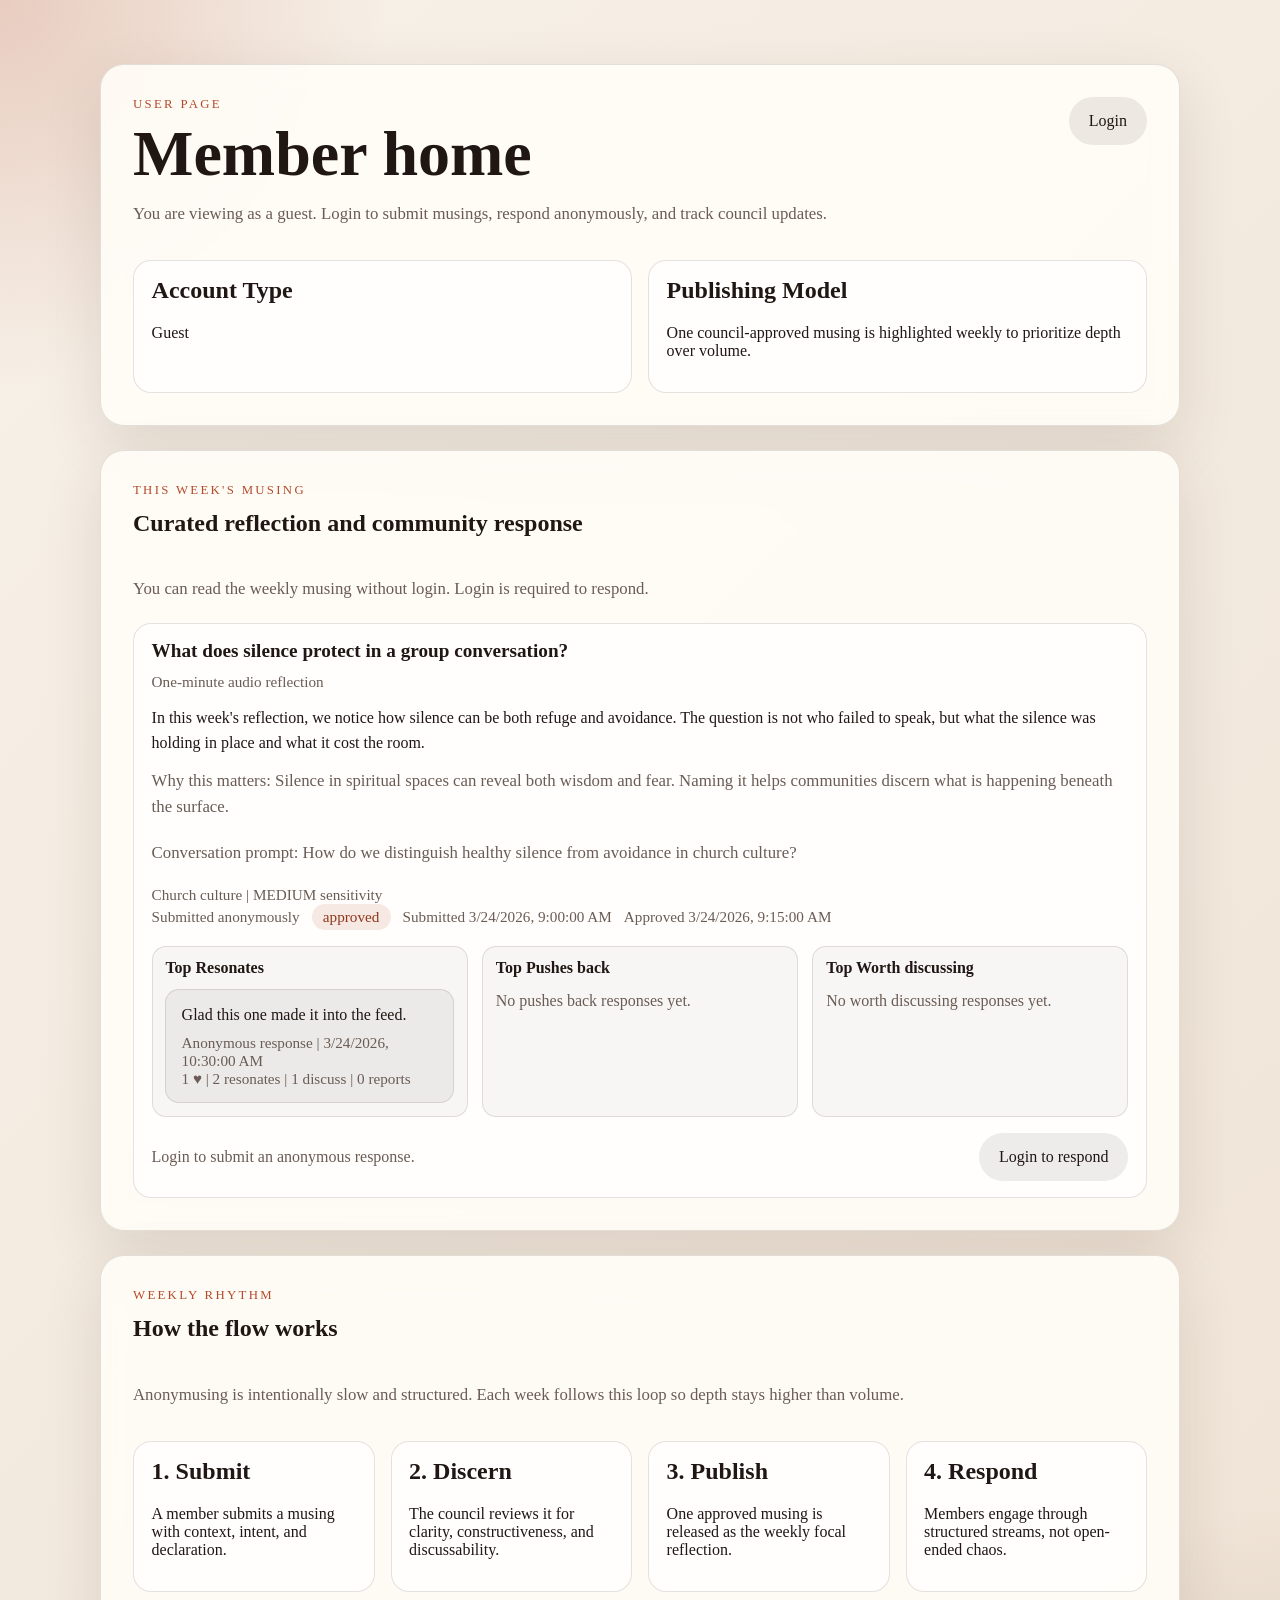
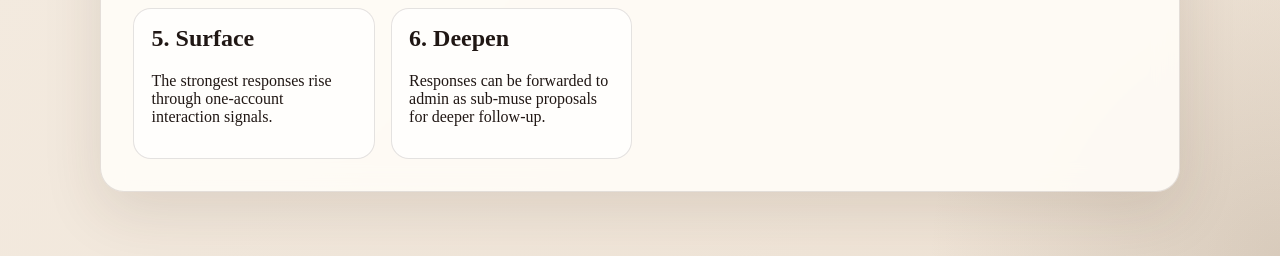
==== index.html @ c0452453 "start 0.1 code" ====
<!DOCTYPE html>
<html lang="en">
<head>
  <meta charset="UTF-8">
  <meta name="viewport" content="width=device-width, initial-scale=1.0">
  <title>Anonymusing.org</title>
  <link rel="stylesheet" href="style.css">
</head>
<body data-page="login">
  <main class="shell">
    <section class="panel hero">
      <p class="eyebrow">Anonymusing.org</p>
      <h1>A curated space for anonymous Christian reflection and discernment.</h1>
      <p class="lead">Anonymusing surfaces difficult but necessary conversations through anonymous one-minute musings, elder curation, and structured community response.</p>
      <div class="card-grid">
        <article class="stat-card">
          <h2>Anonymity</h2>
          <p>Contributors submit privately. Published musings remain anonymous to protect honest expression.</p>
        </article>
        <article class="stat-card">
          <h2>Curation</h2>
          <p>A council of elders reviews all submissions before publication for sincerity and discussability.</p>
        </article>
        <article class="stat-card">
          <h2>Discernment</h2>
          <p>Responses are designed to deepen understanding, not reward outrage.</p>
        </article>
      </div>
    </section>

    <section class="panel">
      <p class="eyebrow">Member Access</p>
      <h2>Login or Sign up</h2>
      <p class="lead compact">Use demo credentials or create a new user account.</p>
      <div class="credentials compact-grid">
        <article>
          <h2>Admin</h2>
          <p>Email: <code>admin@test.com</code></p>
          <p>Password: <code>Admin123!</code></p>
        </article>
        <article>
          <h2>User</h2>
          <p>Email: <code>user@test.com</code></p>
          <p>Password: <code>User123!</code></p>
        </article>
      </div>
      <form id="login-form" class="form">
        <p class="eyebrow">Login</p>
        <label>
          <span>Email</span>
          <input type="email" name="email" placeholder="name@example.com" required>
        </label>
        <label>
          <span>Password</span>
          <input type="password" name="password" placeholder="Enter password" required>
        </label>
        <button type="submit">Login</button>
        <p id="login-message" class="message" aria-live="polite"></p>
      </form>

      <form id="signup-form" class="form">
        <p class="eyebrow">Create Account</p>
        <label>
          <span>Email</span>
          <input type="email" name="email" placeholder="newuser@example.com" required>
        </label>
        <label>
          <span>Password</span>
          <input type="password" name="password" placeholder="At least 8 characters" minlength="8" required>
        </label>
        <label>
          <span>Confirm password</span>
          <input type="password" name="confirmPassword" placeholder="Re-enter password" minlength="8" required>
        </label>
        <button type="submit">Sign up</button>
        <p id="signup-message" class="message" aria-live="polite"></p>
      </form>
    </section>

    <section class="panel span-two">
      <div class="section-heading">
        <div>
          <p class="eyebrow">Why This Exists</p>
          <h2>The Problem and Opportunity</h2>
        </div>
      </div>
      <div class="card-grid">
        <article class="stat-card">
          <h2>The Problem</h2>
          <ul class="clean-list">
            <li>Many believers hold real concerns but avoid speaking openly.</li>
            <li>Fear of judgment can suppress meaningful conversations.</li>
            <li>Leaders may miss emerging tensions in the community.</li>
          </ul>
        </article>
        <article class="stat-card">
          <h2>The Opportunity</h2>
          <ul class="clean-list">
            <li>Create safety without sacrificing accountability.</li>
            <li>Replace reactive debate with moderated reflection.</li>
            <li>Turn private burdens into shared discernment.</li>
          </ul>
        </article>
      </div>
    </section>

    <section class="panel span-two">
      <div class="section-heading">
        <div>
          <p class="eyebrow">Core Experience</p>
          <h2>How The Platform Works</h2>
        </div>
      </div>
      <div class="phase-list">
        <article class="stat-card">
          <h2>1. Submission</h2>
          <p>Users submit one-minute musings privately. Identity is known to the platform but never publicly exposed.</p>
        </article>
        <article class="stat-card">
          <h2>2. Elder Review</h2>
          <p>The council reviews for constructiveness, clarity, and discussability without demanding agreement.</p>
        </article>
        <article class="stat-card">
          <h2>3. Weekly Publishing</h2>
          <p>One approved musing is released weekly as video or audio with transcript.</p>
        </article>
        <article class="stat-card">
          <h2>4. Structured Responses</h2>
          <p>Community members respond through defined modes: Resonates, Pushes Back, Worth Discussing, and Needs Review.</p>
        </article>
      </div>
    </section>

    <section class="panel span-two">
      <div class="section-heading">
        <div>
          <p class="eyebrow">Governance</p>
          <h2>Trust, Safety, and Safeguards</h2>
        </div>
      </div>
      <div class="card-grid">
        <article class="stat-card">
          <h2>Council Principles</h2>
          <ul class="clean-list">
            <li>Guard integrity without gatekeeping by personal preference.</li>
            <li>Reject personal allegations and insider-only narratives.</li>
            <li>Require content to be understandable and discussable in public context.</li>
          </ul>
        </article>
        <article class="stat-card">
          <h2>Risk Controls</h2>
          <ul class="clean-list">
            <li>Strict moderation queue for harmful or divisive content.</li>
            <li>Low-frequency publishing to avoid sensationalism incentives.</li>
            <li>Transparent policy and governance standards.</li>
          </ul>
        </article>
      </div>
    </section>

    <section class="panel span-two">
      <div class="section-heading">
        <div>
          <p class="eyebrow">Roadmap</p>
          <h2>Strategic Phases</h2>
        </div>
      </div>
      <div class="phase-list">
        <article class="stat-card">
          <h2>Phase 1</h2>
          <p>Submission system, elder review workflow, weekly publishing, and moderation baseline.</p>
        </article>
        <article class="stat-card">
          <h2>Phase 2</h2>
          <p>Media expansion with stronger audio/video storytelling and optional identity-masking formats.</p>
        </article>
        <article class="stat-card">
          <h2>Phase 3</h2>
          <p>Mission-aligned monetization such as sponsored leader responses and charity-linked access.</p>
        </article>
        <article class="stat-card">
          <h2>Phase 4</h2>
          <p>Topic channels, facilitated discussion rooms, and regional/thematic councils.</p>
        </article>
      </div>
    </section>

    <section class="panel span-two">
      <p class="eyebrow">Vision</p>
      <h2>Surface truth without fear, and pursue discernment together.</h2>
      <p class="lead">Anonymusing exists to create a trusted place where difficult conversations can be voiced responsibly, examined collectively, and translated into mature communal growth.</p>
    </section>
  </main>

  <script src="app.js"></script>
</body>
</html>
---- style.css ----
:root {
  --bg: #f4efe8;
  --panel: rgba(255, 252, 247, 0.92);
  --text: #201714;
  --muted: #6a5c55;
  --accent: #b34a2b;
  --accent-dark: #8f381d;
  --line: rgba(32, 23, 20, 0.12);
  --shadow: 0 20px 60px rgba(65, 40, 26, 0.12);
}

* {
  box-sizing: border-box;
}

body {
  margin: 0;
  min-height: 100vh;
  font-family: Georgia, "Times New Roman", serif;
  color: var(--text);
  background:
    radial-gradient(circle at top left, rgba(179, 74, 43, 0.22), transparent 24rem),
    radial-gradient(circle at bottom right, rgba(112, 93, 72, 0.18), transparent 22rem),
    linear-gradient(135deg, #f7f1e9, #efe3d5);
}

.shell {
  width: min(1080px, calc(100% - 2rem));
  margin: 0 auto;
  padding: 4rem 0;
  display: grid;
  grid-template-columns: 1.15fr 0.85fr;
  gap: 1.5rem;
}

.shell.single {
  grid-template-columns: 1fr;
}

.span-two {
  grid-column: 1 / -1;
}

.panel {
  background: var(--panel);
  border: 1px solid var(--line);
  border-radius: 24px;
  box-shadow: var(--shadow);
  padding: 2rem;
  backdrop-filter: blur(12px);
}

.eyebrow {
  margin: 0 0 0.75rem;
  text-transform: uppercase;
  letter-spacing: 0.18em;
  font-size: 0.8rem;
  color: var(--accent);
}

h1,
h2,
p {
  margin-top: 0;
}

h1 {
  font-size: clamp(2rem, 5vw, 4rem);
  line-height: 0.95;
  margin-bottom: 1rem;
}

.lead {
  color: var(--muted);
  font-size: 1.05rem;
  line-height: 1.6;
}

.lead.compact {
  margin-bottom: 1.25rem;
}

.credentials,
.card-grid {
  display: grid;
  grid-template-columns: repeat(auto-fit, minmax(220px, 1fr));
  gap: 1rem;
  margin-top: 2rem;
}

.credentials article,
.stat-card {
  padding: 1rem 1.1rem;
  border-radius: 18px;
  background: rgba(255, 255, 255, 0.72);
  border: 1px solid var(--line);
}

.credentials.compact-grid {
  margin-top: 1rem;
}

.phase-list {
  display: grid;
  grid-template-columns: repeat(auto-fit, minmax(220px, 1fr));
  gap: 1rem;
}

.clean-list {
  margin: 0;
  padding-left: 1.2rem;
  color: var(--muted);
  display: grid;
  gap: 0.5rem;
}

.form {
  display: grid;
  gap: 1rem;
}

label {
  display: grid;
  gap: 0.45rem;
}

label span {
  font-size: 0.95rem;
  color: var(--muted);
}

.field-hint {
  margin: 0;
  font-size: 0.85rem;
  line-height: 1.4;
  color: var(--muted);
}

input,
select,
textarea {
  width: 100%;
  border: 1px solid var(--line);
  border-radius: 14px;
  padding: 0.95rem 1rem;
  font: inherit;
  background: rgba(255, 255, 255, 0.9);
}

textarea {
  resize: vertical;
  min-height: 8rem;
}

button {
  border: 0;
  border-radius: 999px;
  padding: 0.95rem 1.25rem;
  font: inherit;
  cursor: pointer;
  color: #fffaf4;
  background: var(--accent);
}

button:hover {
  background: var(--accent-dark);
}

button.secondary {
  color: var(--text);
  background: rgba(32, 23, 20, 0.08);
}

button:disabled {
  cursor: not-allowed;
  opacity: 0.55;
}

.button-link {
  display: inline-flex;
  align-items: center;
  justify-content: center;
  border-radius: 999px;
  padding: 0.95rem 1.25rem;
  font: inherit;
  text-decoration: none;
  color: #fffaf4;
  background: var(--accent);
}

.button-link:hover {
  background: var(--accent-dark);
}

.button-link.secondary {
  color: var(--text);
  background: rgba(32, 23, 20, 0.08);
}

.message {
  min-height: 1.5rem;
  color: var(--accent-dark);
}

.page-header {
  display: flex;
  justify-content: space-between;
  gap: 1rem;
  align-items: start;
}

.page-actions {
  display: flex;
  align-items: center;
  gap: 0.75rem;
}

.section-heading {
  display: flex;
  justify-content: space-between;
  align-items: end;
  gap: 1rem;
  margin-bottom: 1.25rem;
}

.stack-list {
  display: grid;
  gap: 1rem;
}

.feed-card {
  border: 1px solid var(--line);
  border-radius: 18px;
  padding: 1rem 1.1rem;
  background: rgba(255, 255, 255, 0.72);
}

.notification-card {
  position: relative;
  border: 1px solid rgba(179, 74, 43, 0.25);
  border-radius: 18px;
  padding: 1rem 3.5rem 1rem 1.1rem;
  background: rgba(179, 74, 43, 0.1);
}

.notification-close {
  position: absolute;
  top: 0.85rem;
  right: 0.85rem;
  width: 2rem;
  height: 2rem;
  padding: 0;
  border-radius: 999px;
}

.feed-card h3 {
  margin: 0 0 0.5rem;
  font-size: 1.2rem;
}

.feed-card p {
  margin-bottom: 0.75rem;
  line-height: 1.55;
}

.media-preview {
  margin: 0 0 0.9rem;
  padding: 0.7rem;
  border-radius: 14px;
  border: 1px solid var(--line);
  background: rgba(32, 23, 20, 0.03);
}

.media-upload-preview-block {
  display: grid;
}

.media-preview.upload-preview {
  margin: 0;
}

.media-preview.video,
.media-preview.image,
.media-preview.gif {
  padding: 0.7rem;
}

.media-preview video,
.media-preview img {
  display: block;
  width: 100%;
  max-height: 420px;
  border-radius: 10px;
  object-fit: contain;
}

.media-preview video {
  background: #000;
}

.media-preview img {
  background: rgba(255, 255, 255, 0.92);
}

.media-preview audio {
  width: 100%;
}

.media-preview.audio-only {
  padding: 0.85rem;
}

.media-caption {
  margin: 0.65rem 0 0;
  color: var(--muted);
  font-size: 0.86rem;
  overflow-wrap: anywhere;
}

.meta-row {
  display: flex;
  flex-wrap: wrap;
  gap: 0.75rem;
  align-items: center;
  color: var(--muted);
  font-size: 0.95rem;
}

.badge {
  display: inline-flex;
  align-items: center;
  border-radius: 999px;
  padding: 0.25rem 0.7rem;
  background: rgba(179, 74, 43, 0.12);
  color: var(--accent-dark);
}

.actions-row {
  display: flex;
  gap: 0.75rem;
  margin-top: 1rem;
  flex-wrap: wrap;
}

.compact-actions {
  margin-top: 0.65rem;
  gap: 0.5rem;
  align-items: center;
}

.compact-actions button {
  padding: 0.55rem 0.85rem;
  font-size: 0.92rem;
}

.action-menu {
  position: relative;
}

.menu-toggle {
  list-style: none;
  display: inline-flex;
  align-items: center;
  justify-content: center;
  width: 2rem;
  height: 2rem;
  padding: 0;
  border-radius: 999px;
  border: 1px solid var(--line);
  background: rgba(32, 23, 20, 0.08);
  color: var(--text);
  cursor: pointer;
  user-select: none;
}

.menu-toggle::-webkit-details-marker {
  display: none;
}

.action-menu[open] .menu-toggle {
  background: rgba(179, 74, 43, 0.18);
  color: var(--accent-dark);
}

.menu-panel {
  position: absolute;
  top: calc(100% + 0.35rem);
  right: 0;
  z-index: 5;
  min-width: 12rem;
  display: grid;
  gap: 0.35rem;
  padding: 0.45rem;
  border: 1px solid var(--line);
  border-radius: 12px;
  background: rgba(255, 255, 255, 0.98);
  box-shadow: 0 14px 28px rgba(32, 23, 20, 0.16);
}

.action-menu:not([open]) .menu-panel {
  display: none;
}

.menu-panel button {
  width: 100%;
  text-align: left;
}

.comment-list {
  display: grid;
  gap: 0.75rem;
  margin-top: 1rem;
}

.comment-item {
  padding: 0.85rem 0.95rem;
  border-radius: 14px;
  background: rgba(32, 23, 20, 0.05);
  border: 1px solid var(--line);
}

.comment-item p {
  margin: 0 0 0.4rem;
}

.report-form {
  margin-top: 0.75rem;
  padding: 0.75rem;
  border-radius: 12px;
  border: 1px solid var(--line);
  background: rgba(255, 255, 255, 0.82);
  display: grid;
  gap: 0.65rem;
}

.report-list {
  display: grid;
  gap: 0.65rem;
  margin: 0.75rem 0 0.25rem;
}

.report-item {
  border: 1px solid var(--line);
  border-radius: 12px;
  padding: 0.65rem 0.75rem;
  background: rgba(32, 23, 20, 0.03);
}

.report-item p {
  margin: 0;
}

.report-meta {
  margin-bottom: 0.5rem;
}

.response-stream-grid {
  margin-top: 1rem;
  display: grid;
  grid-template-columns: repeat(auto-fit, minmax(220px, 1fr));
  gap: 0.9rem;
}

.response-stream {
  padding: 0.8rem;
  border-radius: 14px;
  border: 1px solid var(--line);
  background: rgba(32, 23, 20, 0.03);
}

.response-stream h4 {
  margin: 0 0 0.7rem;
}

.sub-musing-section {
  margin-top: 1rem;
  padding: 1rem 1.1rem;
  border: 1px dashed rgba(32, 23, 20, 0.24);
  border-radius: 16px;
  background: rgba(32, 23, 20, 0.03);
}

.sub-musing-card {
  background: rgba(255, 255, 255, 0.85);
  border-style: dashed;
}

.comment-form {
  display: grid;
  gap: 0.75rem;
  margin-top: 1rem;
}

.response-form-actions {
  margin-top: 0.1rem;
}

.checkline {
  display: flex;
  gap: 0.75rem;
  align-items: flex-start;
}

.checkline input {
  width: auto;
  margin-top: 0.35rem;
}

.guest-login-prompt {
  margin-top: 1rem;
  display: flex;
  gap: 0.75rem;
  align-items: center;
  justify-content: space-between;
}

.guest-login-prompt .empty-state {
  margin: 0;
}

.empty-state {
  margin: 0;
  color: var(--muted);
}

.modal-overlay {
  position: fixed;
  inset: 0;
  z-index: 1000;
  display: none;
  place-items: center;
  padding: 1rem;
  background: rgba(32, 23, 20, 0.45);
  backdrop-filter: blur(4px);
}

.modal-overlay.is-open {
  display: grid;
}

.modal-panel {
  position: relative;
  width: min(480px, 100%);
  padding: 2rem;
  border-radius: 24px;
  border: 1px solid var(--line);
  background: var(--panel);
  box-shadow: var(--shadow);
}

.modal-close {
  position: absolute;
  top: 0.75rem;
  right: 0.75rem;
  z-index: 2;
  display: inline-flex;
  align-items: center;
  justify-content: center;
  width: 2rem;
  height: 2rem;
  padding: 0;
  border-radius: 999px;
}

body.modal-open {
  overflow: hidden;
}

code {
  font-family: "Courier New", monospace;
  font-size: 0.95em;
}

@media (max-width: 800px) {
  .shell {
    grid-template-columns: 1fr;
    padding: 1.25rem 0;
  }

  .span-two {
    grid-column: auto;
  }

  .panel {
    padding: 1.25rem;
  }

  .page-header {
    flex-direction: column;
  }

  .page-actions {
    width: 100%;
  }

  .page-actions > * {
    flex: 1;
  }

  .guest-login-prompt {
    flex-direction: column;
    align-items: stretch;
  }

  .modal-panel {
    padding: 1.25rem;
  }

  .media-preview video,
  .media-preview img {
    max-height: 300px;
  }
}
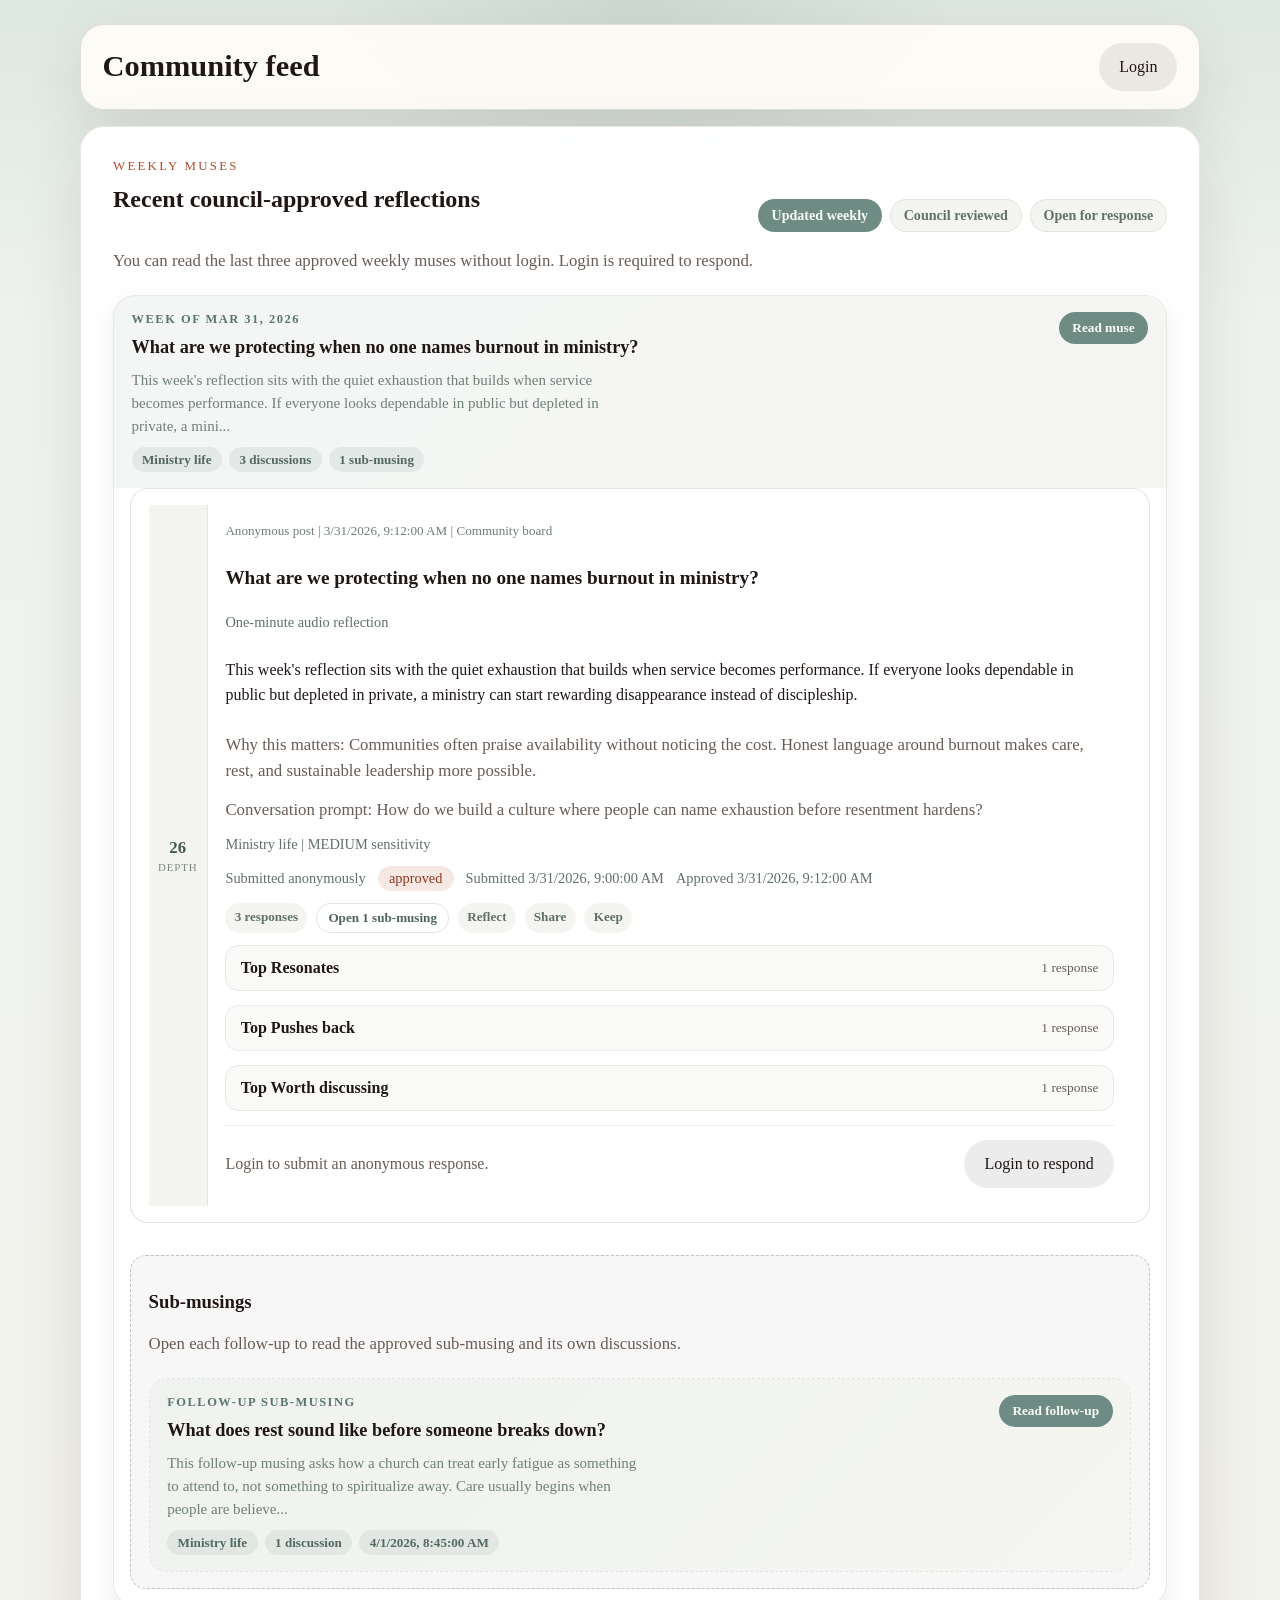
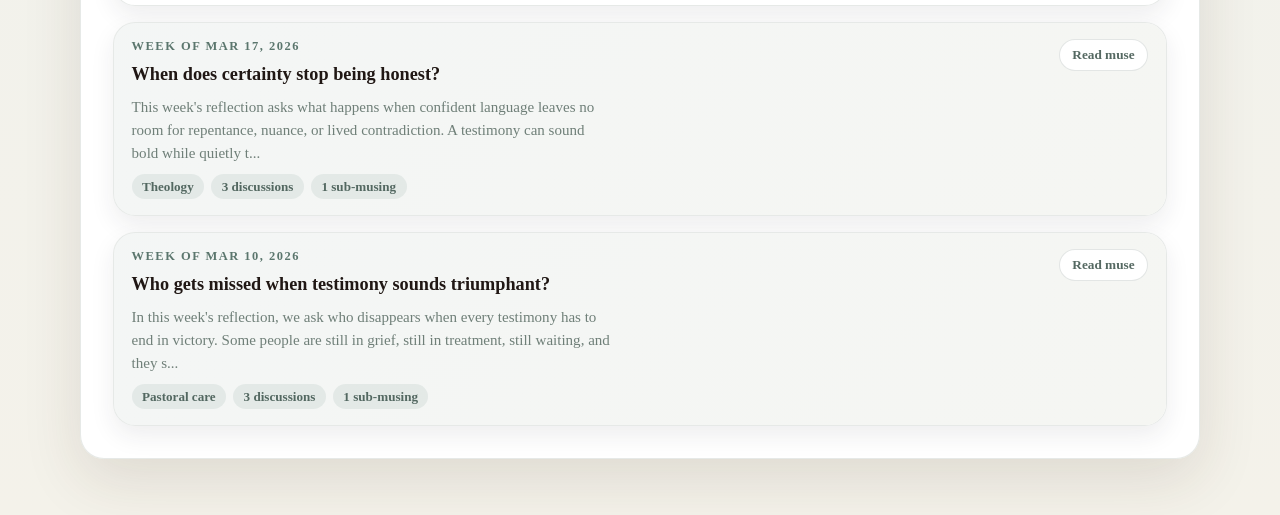
==== commit 4f33907c: "1.01" ====
--- a/index.html
+++ b/index.html
@@ -4,11 +4,19 @@
   <meta charset="UTF-8">
   <meta name="viewport" content="width=device-width, initial-scale=1.0">
   <title>Anonymusing.org</title>
+  <script>
+    try {
+      const savedTheme = localStorage.getItem("anonymuse.theme");
+      if (savedTheme) {
+        document.documentElement.dataset.theme = savedTheme;
+      }
+    } catch (error) {}
+  </script>
   <link rel="stylesheet" href="style.css">
 </head>
 <body data-page="login">
   <main class="shell">
-    <section class="panel hero">
+    <section class="panel">
       <p class="eyebrow">Anonymusing.org</p>
       <h1>A curated space for anonymous Christian reflection and discernment.</h1>
       <p class="lead">Anonymusing surfaces difficult but necessary conversations through anonymous one-minute musings, elder curation, and structured community response.</p>
--- a/style.css
+++ b/style.css
@@ -1,12 +1,290 @@
 :root {
+  --body-font: Georgia, "Times New Roman", serif;
+  --heading-font: Georgia, "Times New Roman", serif;
   --bg: #f4efe8;
   --panel: rgba(255, 252, 247, 0.92);
   --text: #201714;
   --muted: #6a5c55;
   --accent: #b34a2b;
   --accent-dark: #8f381d;
+  --accent-contrast: #fffaf4;
   --line: rgba(32, 23, 20, 0.12);
   --shadow: 0 20px 60px rgba(65, 40, 26, 0.12);
+  --page-bg:
+    radial-gradient(circle at top left, rgba(179, 74, 43, 0.22), transparent 24rem),
+    radial-gradient(circle at bottom right, rgba(112, 93, 72, 0.18), transparent 22rem),
+    linear-gradient(135deg, #f7f1e9, #efe3d5);
+  --user-page-bg:
+    radial-gradient(circle at top center, rgba(111, 140, 132, 0.16), transparent 20rem),
+    linear-gradient(180deg, #dee8e2, #eef2ef 20rem, #f4f2ea);
+  --hero-border: rgba(86, 108, 98, 0.2);
+  --hero-surface:
+    radial-gradient(circle at top right, rgba(173, 201, 191, 0.28), transparent 16rem),
+    linear-gradient(180deg, rgba(252, 252, 248, 0.98), rgba(246, 246, 240, 0.98));
+  --hero-banner-surface:
+    linear-gradient(135deg, #6f8c84, #89a89d 48%, #b8c6b8),
+    repeating-linear-gradient(
+      -45deg,
+      rgba(255, 255, 255, 0.2) 0 12px,
+      rgba(255, 255, 255, 0.06) 12px 24px
+    );
+  --hero-banner-border: rgba(32, 23, 20, 0.14);
+  --hero-avatar-bg: #ffffff;
+  --hero-avatar-color: #5f7d73;
+  --hero-avatar-ring: #eef3ef;
+  --hero-avatar-shadow: 0 10px 22px rgba(32, 23, 20, 0.14);
+  --hero-eyebrow: #5b766d;
+  --hero-tag-border: rgba(95, 125, 115, 0.22);
+  --hero-tag-bg: rgba(111, 140, 132, 0.08);
+  --hero-tag-text: #4d615b;
+  --hero-tag-strong: #324640;
+  --surface-soft: rgba(255, 255, 255, 0.72);
+  --surface-strong: rgba(255, 255, 255, 0.98);
+  --surface-muted: rgba(255, 255, 255, 0.92);
+  --surface-subtle: rgba(32, 23, 20, 0.03);
+  --surface-secondary: rgba(32, 23, 20, 0.05);
+  --secondary-control: rgba(32, 23, 20, 0.08);
+  --input-bg: rgba(255, 255, 255, 0.9);
+  --floating-nav-bg: rgba(255, 252, 247, 0.94);
+  --floating-nav-border: rgba(32, 23, 20, 0.18);
+  --floating-nav-shadow: 0 14px 30px rgba(32, 23, 20, 0.18);
+  --task-link-bg: rgba(32, 23, 20, 0.05);
+  --reddit-home-bg: rgba(255, 255, 255, 0.98);
+  --feed-card-bg: rgba(255, 255, 255, 0.98);
+  --feed-card-border: rgba(101, 118, 109, 0.16);
+  --feed-card-shadow: 0 10px 24px rgba(33, 41, 52, 0.08);
+  --nested-card-bg: rgba(250, 251, 248, 0.98);
+  --muse-summary-bg: linear-gradient(135deg, rgba(111, 140, 132, 0.08), rgba(244, 245, 241, 0.9));
+  --muse-chip-bg: rgba(111, 140, 132, 0.12);
+  --muse-chip-text: #536861;
+  --muse-toggle-bg: #ffffff;
+  --muse-toggle-border: rgba(101, 118, 109, 0.18);
+  --muse-toggle-text: #556962;
+  --muse-toggle-active-bg: #6f8c84;
+  --muse-toggle-active-text: #f8fbf8;
+  --filter-pill-bg: #f4f5f1;
+  --filter-pill-text: #61716a;
+  --filter-pill-active-bg: #6f8c84;
+  --filter-pill-active-text: #f8fbf8;
+  --feed-vote-bg: #f4f5f1;
+  --feed-vote-border: rgba(101, 118, 109, 0.12);
+  --feed-score-text: #475851;
+  --feed-score-muted: #7a877f;
+  --listing-meta-text: #6f7f78;
+  --feed-meta-text: #60706a;
+  --listing-chip-bg: #f4f5f1;
+  --listing-chip-text: #60706a;
+  --submusing-button-bg: #ffffff;
+  --submusing-button-border: rgba(101, 118, 109, 0.18);
+  --submusing-button-text: #4f645d;
+  --submusing-button-hover-bg: #6f8c84;
+  --submusing-button-hover-text: #f8fbf8;
+  --response-stream-bg: #fafbf8;
+  --comment-bg: rgba(255, 255, 255, 0.96);
+  --section-divider: rgba(101, 118, 109, 0.12);
+  --badge-bg: rgba(179, 74, 43, 0.12);
+  --badge-text: #8f381d;
+  --menu-toggle-bg: rgba(32, 23, 20, 0.08);
+  --menu-toggle-active-bg: rgba(179, 74, 43, 0.18);
+  --menu-panel-bg: rgba(255, 255, 255, 0.98);
+  --menu-panel-shadow: 0 14px 28px rgba(32, 23, 20, 0.16);
+  --notice-border: rgba(179, 74, 43, 0.25);
+  --notice-bg: rgba(179, 74, 43, 0.1);
+  --stream-summary-open-bg: rgba(255, 255, 255, 0.56);
+  --sub-section-border: rgba(32, 23, 20, 0.24);
+  --modal-overlay-bg: rgba(32, 23, 20, 0.45);
+}
+
+html[data-theme="tideline"] {
+  --body-font: "Trebuchet MS", Verdana, sans-serif;
+  --heading-font: "Palatino Linotype", "Book Antiqua", Palatino, serif;
+  --bg: #e9f2f1;
+  --panel: rgba(246, 251, 252, 0.92);
+  --text: #123039;
+  --muted: #48616a;
+  --accent: #1c7a78;
+  --accent-dark: #145c66;
+  --accent-contrast: #f7fffe;
+  --line: rgba(18, 48, 57, 0.12);
+  --shadow: 0 20px 60px rgba(22, 70, 79, 0.14);
+  --page-bg:
+    radial-gradient(circle at top left, rgba(28, 122, 120, 0.18), transparent 22rem),
+    radial-gradient(circle at bottom right, rgba(76, 118, 142, 0.18), transparent 24rem),
+    linear-gradient(135deg, #ecf6f6, #dfeeee);
+  --user-page-bg:
+    radial-gradient(circle at top center, rgba(39, 116, 121, 0.18), transparent 22rem),
+    linear-gradient(180deg, #d4eaec, #e6f3f2 20rem, #f1f7f3);
+  --hero-border: rgba(28, 122, 120, 0.2);
+  --hero-surface:
+    radial-gradient(circle at top right, rgba(148, 214, 205, 0.28), transparent 16rem),
+    linear-gradient(180deg, rgba(248, 252, 250, 0.98), rgba(238, 247, 245, 0.98));
+  --hero-banner-surface:
+    linear-gradient(135deg, #1c7a78, #57a5a0 48%, #a8d9cf),
+    repeating-linear-gradient(
+      -45deg,
+      rgba(255, 255, 255, 0.18) 0 12px,
+      rgba(255, 255, 255, 0.05) 12px 24px
+    );
+  --hero-avatar-color: #1d6b6e;
+  --hero-avatar-ring: #e3f4f1;
+  --hero-avatar-shadow: 0 10px 22px rgba(18, 48, 57, 0.12);
+  --hero-eyebrow: #376d73;
+  --hero-tag-border: rgba(28, 122, 120, 0.22);
+  --hero-tag-bg: rgba(28, 122, 120, 0.08);
+  --hero-tag-text: #2d5f63;
+  --hero-tag-strong: #12484a;
+  --surface-soft: rgba(255, 255, 255, 0.74);
+  --surface-strong: rgba(255, 255, 255, 0.98);
+  --surface-muted: rgba(252, 255, 255, 0.92);
+  --surface-subtle: rgba(28, 122, 120, 0.05);
+  --surface-secondary: rgba(28, 122, 120, 0.08);
+  --secondary-control: rgba(28, 122, 120, 0.1);
+  --input-bg: rgba(255, 255, 255, 0.94);
+  --floating-nav-bg: rgba(241, 250, 249, 0.94);
+  --floating-nav-border: rgba(18, 48, 57, 0.16);
+  --floating-nav-shadow: 0 14px 30px rgba(18, 48, 57, 0.16);
+  --task-link-bg: rgba(28, 122, 120, 0.08);
+  --reddit-home-bg: rgba(252, 255, 255, 0.98);
+  --feed-card-bg: rgba(255, 255, 255, 0.98);
+  --feed-card-border: rgba(28, 122, 120, 0.16);
+  --feed-card-shadow: 0 10px 24px rgba(28, 80, 84, 0.12);
+  --nested-card-bg: rgba(245, 252, 251, 0.98);
+  --muse-summary-bg: linear-gradient(135deg, rgba(28, 122, 120, 0.08), rgba(236, 248, 246, 0.92));
+  --muse-chip-bg: rgba(28, 122, 120, 0.14);
+  --muse-chip-text: #315f60;
+  --muse-toggle-bg: #f9fffe;
+  --muse-toggle-border: rgba(28, 122, 120, 0.18);
+  --muse-toggle-text: #1d6669;
+  --muse-toggle-active-bg: #1c7a78;
+  --muse-toggle-active-text: #f7fffe;
+  --filter-pill-bg: #edf7f6;
+  --filter-pill-text: #36666a;
+  --filter-pill-active-bg: #1c7a78;
+  --filter-pill-active-text: #f7fffe;
+  --feed-vote-bg: #eef8f7;
+  --feed-vote-border: rgba(28, 122, 120, 0.12);
+  --feed-score-text: #1b5a61;
+  --feed-score-muted: #61858b;
+  --listing-meta-text: #4d7075;
+  --feed-meta-text: #40656d;
+  --listing-chip-bg: #edf7f6;
+  --listing-chip-text: #37666a;
+  --submusing-button-bg: #f9fffe;
+  --submusing-button-border: rgba(28, 122, 120, 0.18);
+  --submusing-button-text: #1a6667;
+  --submusing-button-hover-bg: #1c7a78;
+  --submusing-button-hover-text: #f7fffe;
+  --response-stream-bg: #f7fcfb;
+  --comment-bg: rgba(255, 255, 255, 0.98);
+  --section-divider: rgba(28, 122, 120, 0.12);
+  --badge-bg: rgba(28, 122, 120, 0.14);
+  --badge-text: #145c66;
+  --menu-toggle-bg: rgba(28, 122, 120, 0.08);
+  --menu-toggle-active-bg: rgba(28, 122, 120, 0.16);
+  --menu-panel-bg: rgba(250, 255, 255, 0.98);
+  --menu-panel-shadow: 0 14px 28px rgba(18, 48, 57, 0.18);
+  --notice-border: rgba(28, 122, 120, 0.22);
+  --notice-bg: rgba(28, 122, 120, 0.11);
+  --stream-summary-open-bg: rgba(255, 255, 255, 0.62);
+  --sub-section-border: rgba(28, 122, 120, 0.24);
+  --modal-overlay-bg: rgba(9, 30, 36, 0.45);
+}
+
+html[data-theme="nocturne"] {
+  --body-font: "Trebuchet MS", Verdana, sans-serif;
+  --heading-font: Georgia, "Times New Roman", serif;
+  --bg: #101826;
+  --panel: rgba(20, 27, 40, 0.88);
+  --text: #ecf2ff;
+  --muted: #aeb8cb;
+  --accent: #ffbf66;
+  --accent-dark: #e29c3b;
+  --accent-contrast: #1b2232;
+  --line: rgba(236, 242, 255, 0.12);
+  --shadow: 0 24px 70px rgba(3, 7, 15, 0.45);
+  --page-bg:
+    radial-gradient(circle at top left, rgba(255, 191, 102, 0.18), transparent 22rem),
+    radial-gradient(circle at bottom right, rgba(79, 120, 255, 0.16), transparent 24rem),
+    linear-gradient(135deg, #101826, #162033 55%, #0c1320);
+  --user-page-bg:
+    radial-gradient(circle at top center, rgba(255, 191, 102, 0.12), transparent 18rem),
+    linear-gradient(180deg, #1a2538, #121a2c 20rem, #0c1320);
+  --hero-border: rgba(255, 191, 102, 0.18);
+  --hero-surface:
+    radial-gradient(circle at top right, rgba(255, 191, 102, 0.18), transparent 16rem),
+    linear-gradient(180deg, rgba(24, 34, 52, 0.98), rgba(16, 24, 38, 0.98));
+  --hero-banner-surface:
+    linear-gradient(135deg, #24344d, #36517b 48%, #6988b3),
+    repeating-linear-gradient(
+      -45deg,
+      rgba(255, 255, 255, 0.12) 0 12px,
+      rgba(255, 255, 255, 0.03) 12px 24px
+    );
+  --hero-banner-border: rgba(236, 242, 255, 0.12);
+  --hero-avatar-bg: #162132;
+  --hero-avatar-color: #ffcf8b;
+  --hero-avatar-ring: #223149;
+  --hero-avatar-shadow: 0 10px 22px rgba(0, 0, 0, 0.28);
+  --hero-eyebrow: #ffcf8b;
+  --hero-tag-border: rgba(255, 191, 102, 0.18);
+  --hero-tag-bg: rgba(255, 191, 102, 0.1);
+  --hero-tag-text: #ffe4bd;
+  --hero-tag-strong: #fff2dd;
+  --surface-soft: rgba(255, 255, 255, 0.06);
+  --surface-strong: rgba(21, 30, 46, 0.98);
+  --surface-muted: rgba(27, 38, 58, 0.92);
+  --surface-subtle: rgba(255, 255, 255, 0.04);
+  --surface-secondary: rgba(255, 255, 255, 0.06);
+  --secondary-control: rgba(255, 255, 255, 0.08);
+  --input-bg: rgba(13, 19, 30, 0.72);
+  --floating-nav-bg: rgba(12, 19, 32, 0.94);
+  --floating-nav-border: rgba(255, 191, 102, 0.18);
+  --floating-nav-shadow: 0 14px 30px rgba(2, 6, 14, 0.5);
+  --task-link-bg: rgba(255, 255, 255, 0.06);
+  --reddit-home-bg: rgba(16, 24, 38, 0.98);
+  --feed-card-bg: rgba(16, 24, 38, 0.98);
+  --feed-card-border: rgba(255, 255, 255, 0.08);
+  --feed-card-shadow: 0 12px 28px rgba(0, 0, 0, 0.32);
+  --nested-card-bg: rgba(17, 25, 38, 0.98);
+  --muse-summary-bg: linear-gradient(135deg, rgba(255, 191, 102, 0.1), rgba(35, 49, 74, 0.92));
+  --muse-chip-bg: rgba(255, 191, 102, 0.12);
+  --muse-chip-text: #ffd79e;
+  --muse-toggle-bg: #142032;
+  --muse-toggle-border: rgba(255, 255, 255, 0.12);
+  --muse-toggle-text: #d9e5ff;
+  --muse-toggle-active-bg: #ffbf66;
+  --muse-toggle-active-text: #1b2232;
+  --filter-pill-bg: rgba(255, 255, 255, 0.06);
+  --filter-pill-text: #c9d5ea;
+  --filter-pill-active-bg: #ffbf66;
+  --filter-pill-active-text: #1b2232;
+  --feed-vote-bg: rgba(255, 255, 255, 0.04);
+  --feed-vote-border: rgba(255, 255, 255, 0.08);
+  --feed-score-text: #ffd79e;
+  --feed-score-muted: #9fb0ce;
+  --listing-meta-text: #aeb8cb;
+  --feed-meta-text: #c3d0e6;
+  --listing-chip-bg: rgba(255, 255, 255, 0.06);
+  --listing-chip-text: #d3def1;
+  --submusing-button-bg: #142032;
+  --submusing-button-border: rgba(255, 191, 102, 0.25);
+  --submusing-button-text: #ffd79e;
+  --submusing-button-hover-bg: #ffbf66;
+  --submusing-button-hover-text: #1b2232;
+  --response-stream-bg: rgba(255, 255, 255, 0.04);
+  --comment-bg: rgba(255, 255, 255, 0.06);
+  --section-divider: rgba(255, 255, 255, 0.08);
+  --badge-bg: rgba(255, 191, 102, 0.14);
+  --badge-text: #ffcf8b;
+  --menu-toggle-bg: rgba(255, 255, 255, 0.08);
+  --menu-toggle-active-bg: rgba(255, 191, 102, 0.16);
+  --menu-panel-bg: rgba(12, 19, 32, 0.98);
+  --menu-panel-shadow: 0 16px 32px rgba(0, 0, 0, 0.45);
+  --notice-border: rgba(255, 191, 102, 0.22);
+  --notice-bg: rgba(255, 191, 102, 0.1);
+  --stream-summary-open-bg: rgba(255, 255, 255, 0.05);
+  --sub-section-border: rgba(255, 191, 102, 0.22);
+  --modal-overlay-bg: rgba(2, 6, 14, 0.65);
 }
 
 * {
@@ -16,12 +294,27 @@
 body {
   margin: 0;
   min-height: 100vh;
-  font-family: Georgia, "Times New Roman", serif;
+  font-family: var(--body-font);
   color: var(--text);
-  background:
-    radial-gradient(circle at top left, rgba(179, 74, 43, 0.22), transparent 24rem),
-    radial-gradient(circle at bottom right, rgba(112, 93, 72, 0.18), transparent 22rem),
-    linear-gradient(135deg, #f7f1e9, #efe3d5);
+  background: var(--page-bg);
+}
+
+body[data-page="user"],
+body[data-page="user-settings"],
+body[data-page="user-suggestion"] {
+  background: var(--user-page-bg);
+}
+
+body.has-bottom-taskbar {
+  padding-bottom: 5.4rem;
+}
+
+h1,
+h2,
+h3,
+.muse-summary-title,
+.response-stream-title {
+  font-family: var(--heading-font);
 }
 
 .shell {
@@ -50,6 +343,426 @@
   backdrop-filter: blur(12px);
 }
 
+.hero {
+  padding: 0;
+  overflow: hidden;
+  border-color: var(--hero-border);
+  background: var(--hero-surface);
+}
+
+.hero-banner {
+  height: 84px;
+  background: var(--hero-banner-surface);
+  border-bottom: 1px solid var(--hero-banner-border);
+}
+
+.hero-sub-meta {
+  display: grid;
+  grid-template-columns: auto 1fr;
+  gap: 1rem;
+  align-items: start;
+  padding: 1.3rem 1.5rem 0;
+}
+
+.hero-copy {
+  width: 100%;
+}
+
+.hero-avatar {
+  width: 3.3rem;
+  height: 3.3rem;
+  border-radius: 999px;
+  display: inline-flex;
+  align-items: center;
+  justify-content: center;
+  background: var(--hero-avatar-bg);
+  color: var(--hero-avatar-color);
+  font-weight: 700;
+  border: 4px solid var(--hero-avatar-ring);
+  box-shadow: var(--hero-avatar-shadow);
+}
+
+.hero .hero-eyebrow {
+  margin-bottom: 0.35rem;
+  color: var(--hero-eyebrow);
+}
+
+.hero h1 {
+  margin-bottom: 0.75rem;
+  font-size: clamp(1.9rem, 3.6vw, 3.2rem);
+  line-height: 1.04;
+}
+
+.hero .lead {
+  max-width: 64ch;
+  margin-bottom: 0;
+}
+
+.hero-tags {
+  display: flex;
+  flex-wrap: wrap;
+  gap: 0.55rem;
+  padding: 1rem 1.5rem 1.35rem;
+}
+
+.hero-tag {
+  border: 1px solid var(--hero-tag-border);
+  border-radius: 999px;
+  padding: 0.32rem 0.75rem;
+  background: var(--hero-tag-bg);
+  color: var(--hero-tag-text);
+  font-size: 0.85rem;
+  font-weight: 600;
+}
+
+.homepage-hero {
+  border-color: var(--hero-tag-border);
+}
+
+.homepage-hero .hero-sub-meta {
+  padding: 1.3rem 1.5rem 1.5rem;
+}
+
+.homepage-header {
+  margin-bottom: 0.9rem;
+}
+
+.homepage-hero .hero-tags {
+  padding: 0;
+}
+
+.homepage-hero .hero-tag strong {
+  color: var(--hero-tag-strong);
+}
+
+.reddit-card {
+  margin: 0 1.5rem 1.5rem;
+  border: 1px solid var(--line);
+  border-radius: 16px;
+  background: var(--surface-muted);
+  display: grid;
+  grid-template-columns: auto 1fr;
+  overflow: hidden;
+}
+
+.reddit-vote {
+  display: grid;
+  align-content: start;
+  justify-items: center;
+  gap: 0.3rem;
+  min-width: 3.4rem;
+  padding: 0.85rem 0.4rem;
+  background: var(--surface-secondary);
+  color: var(--accent-dark);
+  font-size: 0.95rem;
+}
+
+.reddit-vote strong {
+  color: var(--accent);
+  font-size: 1rem;
+}
+
+.reddit-post {
+  padding: 0.95rem 1rem 1.05rem;
+}
+
+.reddit-meta {
+  margin: 0 0 0.45rem;
+  color: var(--muted);
+  font-size: 0.84rem;
+}
+
+.reddit-post h2 {
+  margin: 0 0 0.55rem;
+  font-size: 1.28rem;
+  line-height: 1.2;
+}
+
+.reddit-post p {
+  margin-bottom: 0.7rem;
+  color: var(--muted);
+  line-height: 1.5;
+}
+
+.reddit-actions {
+  display: flex;
+  flex-wrap: wrap;
+  gap: 0.65rem;
+  font-size: 0.82rem;
+  font-weight: 700;
+  color: var(--muted);
+}
+
+.reddit-actions span {
+  padding: 0.3rem 0.45rem;
+  border-radius: 8px;
+  background: var(--surface-secondary);
+}
+
+body[data-page="user"] .shell.single {
+  width: min(1120px, calc(100% - 1rem));
+  padding: 1.5rem 0 3.5rem;
+  gap: 1rem;
+}
+
+.reddit-home-feed {
+  border-color: var(--feed-card-border);
+  background: var(--reddit-home-bg);
+}
+
+.muse-thread-card {
+  border: 1px solid var(--feed-card-border);
+  border-radius: 22px;
+  background: var(--feed-card-bg);
+  box-shadow: var(--feed-card-shadow);
+  overflow: hidden;
+}
+
+.muse-thread-card.is-nested {
+  border-style: dashed;
+  border-radius: 18px;
+  background: var(--nested-card-bg);
+  box-shadow: none;
+}
+
+.muse-thread-summary {
+  list-style: none;
+  display: flex;
+  justify-content: space-between;
+  align-items: flex-start;
+  gap: 1rem;
+  padding: 1rem 1.1rem;
+  cursor: pointer;
+  background: var(--muse-summary-bg);
+}
+
+.muse-thread-summary::-webkit-details-marker {
+  display: none;
+}
+
+.muse-summary-copy {
+  display: grid;
+  gap: 0.55rem;
+}
+
+.muse-summary-eyebrow {
+  margin: 0;
+  font-size: 0.78rem;
+  font-weight: 700;
+  letter-spacing: 0.12em;
+  text-transform: uppercase;
+  color: var(--hero-eyebrow);
+}
+
+.muse-summary-title {
+  font-size: 1.14rem;
+  line-height: 1.3;
+}
+
+.muse-summary-excerpt {
+  margin: 0;
+  max-width: 64ch;
+  color: var(--listing-meta-text);
+  font-size: 0.94rem;
+  line-height: 1.55;
+}
+
+.muse-summary-meta {
+  display: flex;
+  flex-wrap: wrap;
+  gap: 0.45rem;
+}
+
+.muse-summary-chip {
+  display: inline-flex;
+  align-items: center;
+  border-radius: 999px;
+  padding: 0.28rem 0.65rem;
+  background: var(--muse-chip-bg);
+  color: var(--muse-chip-text);
+  font-size: 0.82rem;
+  font-weight: 700;
+}
+
+.muse-summary-toggle {
+  flex-shrink: 0;
+  display: inline-flex;
+  align-items: center;
+  justify-content: center;
+  padding: 0.42rem 0.8rem;
+  border-radius: 999px;
+  border: 1px solid var(--muse-toggle-border);
+  background: var(--muse-toggle-bg);
+  color: var(--muse-toggle-text);
+  font-size: 0.83rem;
+  font-weight: 700;
+}
+
+.muse-thread-card[open] .muse-summary-toggle {
+  background: var(--muse-toggle-active-bg);
+  border-color: transparent;
+  color: var(--muse-toggle-active-text);
+}
+
+.muse-thread-body {
+  display: grid;
+  gap: 1rem;
+  padding: 0 1rem 1rem;
+}
+
+.muse-thread-body > .reddit-feed-card {
+  box-shadow: none;
+}
+
+.nested-muse-list {
+  margin-top: 0.6rem;
+}
+
+.reddit-feed-toolbar {
+  display: flex;
+  justify-content: space-between;
+  align-items: end;
+  gap: 1rem;
+  margin-bottom: 1rem;
+}
+
+.reddit-filter-row {
+  display: flex;
+  flex-wrap: wrap;
+  gap: 0.5rem;
+}
+
+.filter-pill {
+  display: inline-flex;
+  align-items: center;
+  justify-content: center;
+  padding: 0.45rem 0.8rem;
+  border-radius: 999px;
+  border: 1px solid var(--feed-vote-border);
+  background: var(--filter-pill-bg);
+  color: var(--filter-pill-text);
+  font-size: 0.88rem;
+  font-weight: 700;
+}
+
+.filter-pill.is-active {
+  border-color: transparent;
+  background: var(--filter-pill-active-bg);
+  color: var(--filter-pill-active-text);
+}
+
+.reddit-feed-card {
+  display: grid;
+  grid-template-columns: auto 1fr;
+  padding: 0;
+  overflow: hidden;
+  border-radius: 18px;
+  border-color: var(--feed-card-border);
+  background: var(--feed-card-bg);
+  box-shadow: var(--feed-card-shadow);
+}
+
+.reddit-feed-vote {
+  min-width: 3.7rem;
+  display: grid;
+  align-content: center;
+  justify-items: center;
+  gap: 0.2rem;
+  padding: 0.95rem 0.55rem;
+  background: var(--feed-vote-bg);
+  border-right: 1px solid var(--feed-vote-border);
+}
+
+.reddit-feed-score {
+  font-size: 1.05rem;
+  color: var(--feed-score-text);
+}
+
+.reddit-feed-score-label {
+  font-size: 0.68rem;
+  letter-spacing: 0.08em;
+  text-transform: uppercase;
+  color: var(--feed-score-muted);
+}
+
+.reddit-feed-body {
+  display: grid;
+  gap: 0.8rem;
+  padding: 1rem 1.1rem 1.1rem;
+}
+
+.reddit-listing-meta {
+  margin: 0;
+  color: var(--listing-meta-text);
+  font-size: 0.82rem;
+}
+
+.reddit-feed-card h3 {
+  margin: 0;
+  font-size: 1.38rem;
+  line-height: 1.22;
+}
+
+.reddit-feed-card .meta-row {
+  color: var(--feed-meta-text);
+  font-size: 0.9rem;
+}
+
+.reddit-feed-card .lead.compact {
+  margin-bottom: 0;
+}
+
+.reddit-listing-actions {
+  display: flex;
+  flex-wrap: wrap;
+  gap: 0.55rem;
+}
+
+.reddit-listing-actions span {
+  padding: 0.35rem 0.58rem;
+  border-radius: 999px;
+  background: var(--listing-chip-bg);
+  color: var(--listing-chip-text);
+  font-size: 0.82rem;
+  font-weight: 700;
+}
+
+.reddit-listing-actions .sub-musing-link-button {
+  padding: 0.35rem 0.7rem;
+  border-radius: 999px;
+  border: 1px solid var(--submusing-button-border);
+  background: var(--submusing-button-bg);
+  color: var(--submusing-button-text);
+  font-size: 0.82rem;
+  font-weight: 700;
+}
+
+.reddit-listing-actions .sub-musing-link-button:hover {
+  background: var(--submusing-button-hover-bg);
+  border-color: transparent;
+  color: var(--submusing-button-hover-text);
+}
+
+.reddit-feed-card .response-stream-grid {
+  margin-top: 0;
+}
+
+.reddit-feed-card .response-stream {
+  background: var(--response-stream-bg);
+  border-color: var(--section-divider);
+}
+
+.reddit-feed-card .comment-item {
+  background: var(--comment-bg);
+}
+
+.reddit-feed-card .comment-form,
+.reddit-feed-card .guest-login-prompt {
+  margin-top: 0.1rem;
+  padding-top: 0.85rem;
+  border-top: 1px solid var(--section-divider);
+}
+
 .eyebrow {
   margin: 0 0 0.75rem;
   text-transform: uppercase;
@@ -92,7 +805,7 @@
 .stat-card {
   padding: 1rem 1.1rem;
   border-radius: 18px;
-  background: rgba(255, 255, 255, 0.72);
+  background: var(--surface-soft);
   border: 1px solid var(--line);
 }
 
@@ -144,12 +857,115 @@
   border-radius: 14px;
   padding: 0.95rem 1rem;
   font: inherit;
-  background: rgba(255, 255, 255, 0.9);
+  color: var(--text);
+  background: var(--input-bg);
 }
 
 textarea {
   resize: vertical;
   min-height: 8rem;
+}
+
+.theme-choice-grid {
+  display: grid;
+  grid-template-columns: repeat(auto-fit, minmax(220px, 1fr));
+  gap: 1rem;
+}
+
+.theme-choice {
+  display: block;
+  cursor: pointer;
+}
+
+.theme-choice input {
+  position: absolute;
+  opacity: 0;
+  pointer-events: none;
+}
+
+.theme-choice-card {
+  display: grid;
+  gap: 0.8rem;
+  min-height: 100%;
+  padding: 1rem 1.05rem;
+  border-radius: 18px;
+  border: 1px solid var(--line);
+  background: var(--surface-soft);
+  transition: transform 160ms ease, border-color 160ms ease, box-shadow 160ms ease;
+}
+
+.theme-choice:hover .theme-choice-card {
+  transform: translateY(-2px);
+  box-shadow: var(--feed-card-shadow);
+}
+
+.theme-choice input:checked + .theme-choice-card {
+  border-color: var(--accent);
+  box-shadow: 0 0 0 2px var(--accent), var(--feed-card-shadow);
+}
+
+.theme-choice-header {
+  display: flex;
+  justify-content: space-between;
+  gap: 0.75rem;
+  align-items: start;
+}
+
+.theme-choice-note {
+  color: var(--muted);
+  font-size: 0.84rem;
+}
+
+.theme-choice-copy {
+  color: var(--muted);
+  line-height: 1.5;
+}
+
+.theme-swatch-row {
+  display: flex;
+  gap: 0.45rem;
+}
+
+.theme-swatch {
+  flex: 1;
+  height: 0.8rem;
+  border-radius: 999px;
+}
+
+.swatch-hearth-1 {
+  background: #b34a2b;
+}
+
+.swatch-hearth-2 {
+  background: #6f8c84;
+}
+
+.swatch-hearth-3 {
+  background: #efe3d5;
+}
+
+.swatch-tideline-1 {
+  background: #1c7a78;
+}
+
+.swatch-tideline-2 {
+  background: #6cb7b0;
+}
+
+.swatch-tideline-3 {
+  background: #dfeeee;
+}
+
+.swatch-nocturne-1 {
+  background: #ffbf66;
+}
+
+.swatch-nocturne-2 {
+  background: #36517b;
+}
+
+.swatch-nocturne-3 {
+  background: #0f1625;
 }
 
 button {
@@ -158,7 +974,7 @@
   padding: 0.95rem 1.25rem;
   font: inherit;
   cursor: pointer;
-  color: #fffaf4;
+  color: var(--accent-contrast);
   background: var(--accent);
 }
 
@@ -168,7 +984,7 @@
 
 button.secondary {
   color: var(--text);
-  background: rgba(32, 23, 20, 0.08);
+  background: var(--secondary-control);
 }
 
 button:disabled {
@@ -184,7 +1000,7 @@
   padding: 0.95rem 1.25rem;
   font: inherit;
   text-decoration: none;
-  color: #fffaf4;
+  color: var(--accent-contrast);
   background: var(--accent);
 }
 
@@ -194,7 +1010,47 @@
 
 .button-link.secondary {
   color: var(--text);
-  background: rgba(32, 23, 20, 0.08);
+  background: var(--secondary-control);
+}
+
+.bottom-taskbar {
+  position: fixed;
+  left: 50%;
+  bottom: 0.85rem;
+  transform: translateX(-50%);
+  z-index: 920;
+  width: min(760px, calc(100% - 1rem));
+  display: grid;
+  grid-template-columns: repeat(3, minmax(0, 1fr));
+  gap: 0.45rem;
+  padding: 0.45rem;
+  border-radius: 999px;
+  border: 1px solid var(--floating-nav-border);
+  background: var(--floating-nav-bg);
+  box-shadow: var(--floating-nav-shadow);
+  backdrop-filter: blur(10px);
+}
+
+.bottom-taskbar[hidden] {
+  display: none !important;
+}
+
+.task-link {
+  text-align: center;
+  text-decoration: none;
+  color: var(--text);
+  border-radius: 999px;
+  border: 1px solid transparent;
+  padding: 0.55rem 0.65rem;
+  font-weight: 700;
+  background: var(--task-link-bg);
+}
+
+.task-link.is-current,
+.task-link[aria-current="page"] {
+  color: var(--accent-contrast);
+  background: var(--accent);
+  border-color: transparent;
 }
 
 .message {
@@ -213,6 +1069,20 @@
   display: flex;
   align-items: center;
   gap: 0.75rem;
+}
+
+.compact-user-header {
+  padding: 1.1rem 1.35rem;
+}
+
+.compact-page-header {
+  align-items: center;
+}
+
+.compact-page-header h1 {
+  margin: 0;
+  font-size: clamp(1.4rem, 2.4vw, 1.9rem);
+  line-height: 1.1;
 }
 
 .section-heading {
@@ -232,15 +1102,15 @@
   border: 1px solid var(--line);
   border-radius: 18px;
   padding: 1rem 1.1rem;
-  background: rgba(255, 255, 255, 0.72);
+  background: var(--surface-soft);
 }
 
 .notification-card {
   position: relative;
-  border: 1px solid rgba(179, 74, 43, 0.25);
+  border: 1px solid var(--notice-border);
   border-radius: 18px;
   padding: 1rem 3.5rem 1rem 1.1rem;
-  background: rgba(179, 74, 43, 0.1);
+  background: var(--notice-bg);
 }
 
 .notification-close {
@@ -268,7 +1138,7 @@
   padding: 0.7rem;
   border-radius: 14px;
   border: 1px solid var(--line);
-  background: rgba(32, 23, 20, 0.03);
+  background: var(--surface-subtle);
 }
 
 .media-upload-preview-block {
@@ -299,7 +1169,7 @@
 }
 
 .media-preview img {
-  background: rgba(255, 255, 255, 0.92);
+  background: var(--surface-muted);
 }
 
 .media-preview audio {
@@ -331,8 +1201,8 @@
   align-items: center;
   border-radius: 999px;
   padding: 0.25rem 0.7rem;
-  background: rgba(179, 74, 43, 0.12);
-  color: var(--accent-dark);
+  background: var(--badge-bg);
+  color: var(--badge-text);
 }
 
 .actions-row {
@@ -355,6 +1225,10 @@
 
 .action-menu {
   position: relative;
+}
+
+.action-menu[open] {
+  z-index: 20;
 }
 
 .menu-toggle {
@@ -367,7 +1241,7 @@
   padding: 0;
   border-radius: 999px;
   border: 1px solid var(--line);
-  background: rgba(32, 23, 20, 0.08);
+  background: var(--menu-toggle-bg);
   color: var(--text);
   cursor: pointer;
   user-select: none;
@@ -378,23 +1252,23 @@
 }
 
 .action-menu[open] .menu-toggle {
-  background: rgba(179, 74, 43, 0.18);
-  color: var(--accent-dark);
+  background: var(--menu-toggle-active-bg);
+  color: var(--badge-text);
 }
 
 .menu-panel {
   position: absolute;
   top: calc(100% + 0.35rem);
   right: 0;
-  z-index: 5;
+  z-index: 25;
   min-width: 12rem;
   display: grid;
   gap: 0.35rem;
   padding: 0.45rem;
   border: 1px solid var(--line);
   border-radius: 12px;
-  background: rgba(255, 255, 255, 0.98);
-  box-shadow: 0 14px 28px rgba(32, 23, 20, 0.16);
+  background: var(--menu-panel-bg);
+  box-shadow: var(--menu-panel-shadow);
 }
 
 .action-menu:not([open]) .menu-panel {
@@ -415,11 +1289,30 @@
 .comment-item {
   padding: 0.85rem 0.95rem;
   border-radius: 14px;
-  background: rgba(32, 23, 20, 0.05);
+  background: var(--comment-bg);
   border: 1px solid var(--line);
 }
 
 .comment-item p {
+  margin: 0 0 0.4rem;
+}
+
+.response-reply-list {
+  display: grid;
+  gap: 0.65rem;
+  margin-top: 0.85rem;
+  padding-left: 0.95rem;
+  border-left: 2px solid var(--line);
+}
+
+.response-reply-item {
+  padding: 0.75rem 0.85rem;
+  border-radius: 12px;
+  border: 1px solid var(--line);
+  background: var(--surface-subtle);
+}
+
+.response-reply-item p {
   margin: 0 0 0.4rem;
 }
 
@@ -428,9 +1321,28 @@
   padding: 0.75rem;
   border-radius: 12px;
   border: 1px solid var(--line);
-  background: rgba(255, 255, 255, 0.82);
+  background: var(--surface-muted);
   display: grid;
   gap: 0.65rem;
+}
+
+.report-form[hidden],
+.reply-form[hidden] {
+  display: none !important;
+}
+
+.reply-form {
+  margin-top: 0.75rem;
+  padding: 0.75rem;
+  border-radius: 12px;
+  border: 1px solid var(--line);
+  background: var(--surface-muted);
+  display: grid;
+  gap: 0.65rem;
+}
+
+.reply-form textarea {
+  min-height: 6rem;
 }
 
 .report-list {
@@ -443,7 +1355,7 @@
   border: 1px solid var(--line);
   border-radius: 12px;
   padding: 0.65rem 0.75rem;
-  background: rgba(32, 23, 20, 0.03);
+  background: var(--surface-subtle);
 }
 
 .report-item p {
@@ -457,31 +1369,71 @@
 .response-stream-grid {
   margin-top: 1rem;
   display: grid;
-  grid-template-columns: repeat(auto-fit, minmax(220px, 1fr));
+  grid-template-columns: 1fr;
   gap: 0.9rem;
 }
 
 .response-stream {
-  padding: 0.8rem;
+  position: relative;
+  padding: 0;
   border-radius: 14px;
   border: 1px solid var(--line);
-  background: rgba(32, 23, 20, 0.03);
-}
-
-.response-stream h4 {
-  margin: 0 0 0.7rem;
+  background: var(--response-stream-bg);
+  overflow: visible;
+  z-index: 0;
+}
+
+.response-stream[open] {
+  z-index: 2;
+}
+
+.response-stream-summary {
+  list-style: none;
+  display: flex;
+  justify-content: space-between;
+  align-items: center;
+  gap: 0.75rem;
+  padding: 0.8rem 0.9rem;
+  cursor: pointer;
+}
+
+.response-stream-summary::-webkit-details-marker {
+  display: none;
+}
+
+.response-stream-title {
+  font-weight: 700;
+  color: var(--text);
+}
+
+.response-stream-count {
+  color: var(--muted);
+  font-size: 0.84rem;
+}
+
+.response-stream[open] .response-stream-summary {
+  border-bottom: 1px solid var(--line);
+  background: var(--stream-summary-open-bg);
+}
+
+.response-stream > :not(summary) {
+  margin: 0.8rem;
+}
+
+.response-stream > :not(summary):last-child {
+  margin-bottom: 0.8rem;
 }
 
 .sub-musing-section {
   margin-top: 1rem;
   padding: 1rem 1.1rem;
-  border: 1px dashed rgba(32, 23, 20, 0.24);
+  border: 1px dashed var(--sub-section-border);
   border-radius: 16px;
-  background: rgba(32, 23, 20, 0.03);
+  background: var(--surface-subtle);
 }
 
 .sub-musing-card {
-  background: rgba(255, 255, 255, 0.85);
+  background: var(--surface-muted);
   border-style: dashed;
 }
 
@@ -530,7 +1482,7 @@
   display: none;
   place-items: center;
   padding: 1rem;
-  background: rgba(32, 23, 20, 0.45);
+  background: var(--modal-overlay-bg);
   backdrop-filter: blur(4px);
 }
 
@@ -577,12 +1529,96 @@
     padding: 1.25rem 0;
   }
 
+  body[data-page="user"] .shell.single {
+    width: calc(100% - 0.75rem);
+    padding: 0.75rem 0 2.75rem;
+  }
+
   .span-two {
     grid-column: auto;
   }
 
   .panel {
     padding: 1.25rem;
+  }
+
+  body.has-bottom-taskbar {
+    padding-bottom: 5rem;
+  }
+
+  .bottom-taskbar {
+    width: calc(100% - 0.75rem);
+    bottom: 0.35rem;
+    gap: 0.35rem;
+    padding: 0.35rem;
+  }
+
+  .task-link {
+    padding: 0.5rem 0.45rem;
+    font-size: 0.9rem;
+  }
+
+  .hero {
+    padding: 0;
+  }
+
+  .hero-sub-meta {
+    grid-template-columns: 1fr;
+    gap: 0.75rem;
+    padding: 1rem 1rem 0;
+  }
+
+  .homepage-hero .hero-sub-meta {
+    padding: 1rem;
+  }
+
+  .hero-avatar {
+    width: 2.9rem;
+    height: 2.9rem;
+  }
+
+  .hero-tags {
+    padding: 0.85rem 1rem 1rem;
+  }
+
+  .reddit-card {
+    margin: 0 1rem 1rem;
+  }
+
+  .reddit-post {
+    padding: 0.9rem;
+  }
+
+  .reddit-feed-toolbar {
+    flex-direction: column;
+    align-items: stretch;
+  }
+
+  .reddit-feed-card {
+    grid-template-columns: 1fr;
+  }
+
+  .reddit-feed-vote {
+    min-width: 0;
+    grid-auto-flow: column;
+    align-content: center;
+    justify-content: start;
+    border-right: 0;
+    border-bottom: 1px solid rgba(91, 104, 123, 0.12);
+  }
+
+  .muse-thread-summary,
+  .response-stream-summary {
+    flex-direction: column;
+    align-items: stretch;
+  }
+
+  .muse-thread-body {
+    padding: 0 0.75rem 0.75rem;
+  }
+
+  .muse-summary-toggle {
+    width: 100%;
   }
 
   .page-header {
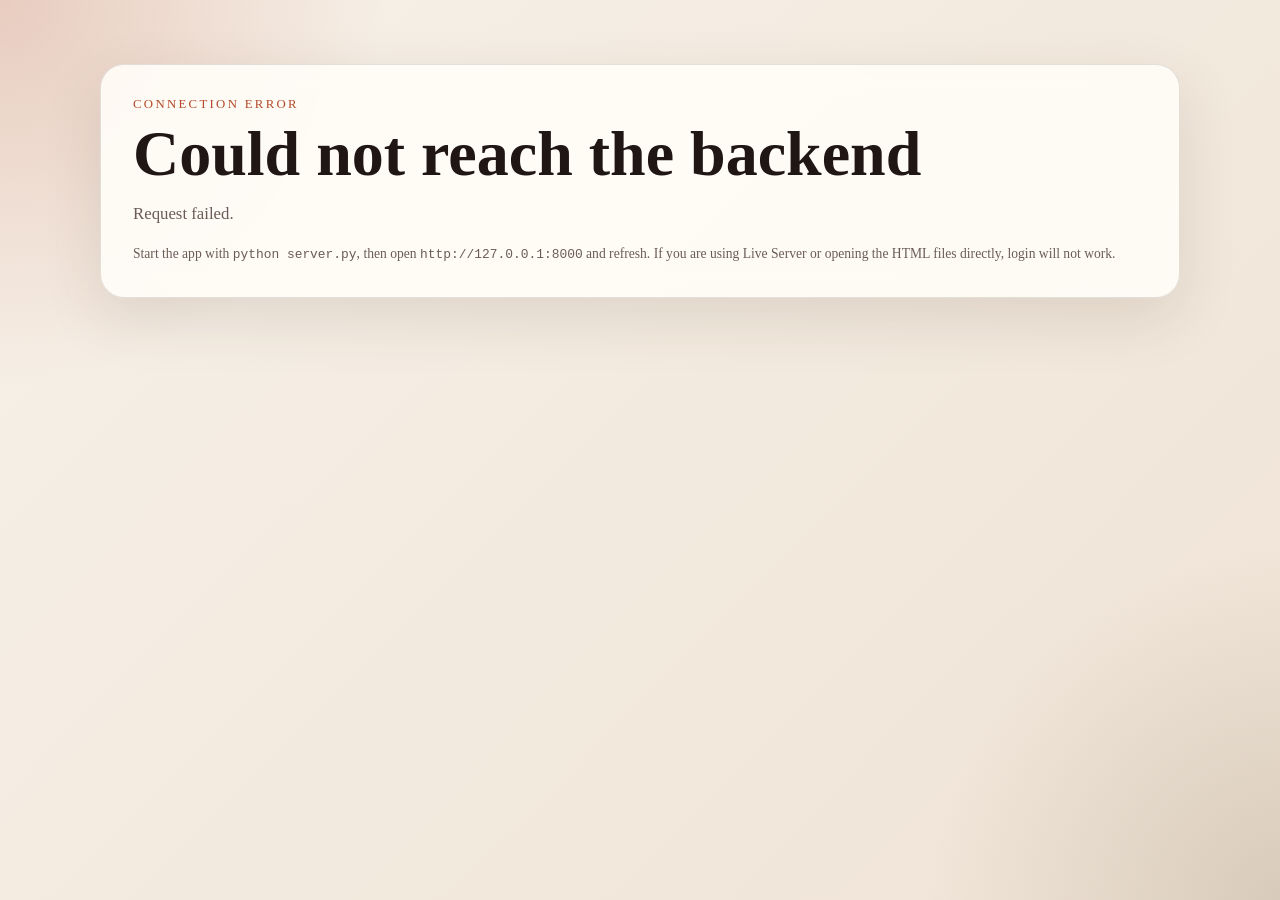
==== commit 0e2c609c: "v1.02 changed from browser-only to server backed app using python and sqlite in server.py  front end" ====
--- a/index.html
+++ b/index.html
@@ -39,19 +39,7 @@
     <section class="panel">
       <p class="eyebrow">Member Access</p>
       <h2>Login or Sign up</h2>
-      <p class="lead compact">Use demo credentials or create a new user account.</p>
-      <div class="credentials compact-grid">
-        <article>
-          <h2>Admin</h2>
-          <p>Email: <code>admin@test.com</code></p>
-          <p>Password: <code>Admin123!</code></p>
-        </article>
-        <article>
-          <h2>User</h2>
-          <p>Email: <code>user@test.com</code></p>
-          <p>Password: <code>User123!</code></p>
-        </article>
-      </div>
+      <p class="lead compact">Log in to continue or create a new account.</p>
       <form id="login-form" class="form">
         <p class="eyebrow">Login</p>
         <label>
@@ -200,6 +188,6 @@
     </section>
   </main>
 
-  <script src="app.js"></script>
+  <script src="client.js"></script>
 </body>
 </html>
--- a/style.css
+++ b/style.css
@@ -291,6 +291,10 @@
   box-sizing: border-box;
 }
 
+[hidden] {
+  display: none !important;
+}
+
 body {
   margin: 0;
   min-height: 100vh;
@@ -1069,6 +1073,103 @@
   display: flex;
   align-items: center;
   gap: 0.75rem;
+}
+
+.header-profile {
+  display: flex;
+  align-items: center;
+  gap: 0.75rem;
+  padding: 0.4rem 0.7rem 0.4rem 0.45rem;
+  border-radius: 999px;
+  border: 1px solid var(--line);
+  background: var(--surface-soft);
+  min-width: 0;
+}
+
+.header-profile-copy {
+  display: grid;
+  min-width: 0;
+}
+
+.header-profile-copy strong,
+.header-profile-copy span {
+  max-width: 12rem;
+  overflow: hidden;
+  text-overflow: ellipsis;
+  white-space: nowrap;
+}
+
+.header-profile-copy strong {
+  font-size: 0.94rem;
+}
+
+.header-profile-copy span {
+  color: var(--muted);
+  font-size: 0.78rem;
+}
+
+.header-avatar,
+.profile-avatar-shell {
+  width: 2.7rem;
+  height: 2.7rem;
+  flex-shrink: 0;
+  border-radius: 999px;
+  display: inline-flex;
+  align-items: center;
+  justify-content: center;
+  overflow: hidden;
+  background: var(--hero-avatar-bg);
+  color: var(--hero-avatar-color);
+  border: 3px solid var(--hero-avatar-ring);
+  box-shadow: var(--hero-avatar-shadow);
+  font-weight: 700;
+}
+
+.header-avatar img,
+.profile-avatar-shell img {
+  width: 100%;
+  height: 100%;
+  object-fit: cover;
+}
+
+.account-avatar-summary,
+.profile-picture-preview {
+  margin-top: 0.9rem;
+}
+
+.profile-picture-preview[hidden] {
+  display: none !important;
+}
+
+.profile-avatar-card {
+  display: flex;
+  align-items: center;
+  gap: 0.9rem;
+  padding: 0.85rem 0.95rem;
+  border-radius: 16px;
+  border: 1px solid var(--line);
+  background: var(--surface-soft);
+}
+
+.profile-avatar-meta {
+  display: grid;
+  gap: 0.2rem;
+  min-width: 0;
+}
+
+.profile-avatar-meta strong {
+  font-size: 0.95rem;
+}
+
+.profile-avatar-meta span {
+  color: var(--muted);
+  font-size: 0.82rem;
+}
+
+.top-divider {
+  margin-top: 1.25rem;
+  padding-top: 1.25rem;
+  border-top: 1px solid var(--line);
 }
 
 .compact-user-header {
@@ -1633,6 +1734,16 @@
     flex: 1;
   }
 
+  .header-profile {
+    width: 100%;
+    justify-content: center;
+  }
+
+  .header-profile-copy strong,
+  .header-profile-copy span {
+    max-width: none;
+  }
+
   .guest-login-prompt {
     flex-direction: column;
     align-items: stretch;
